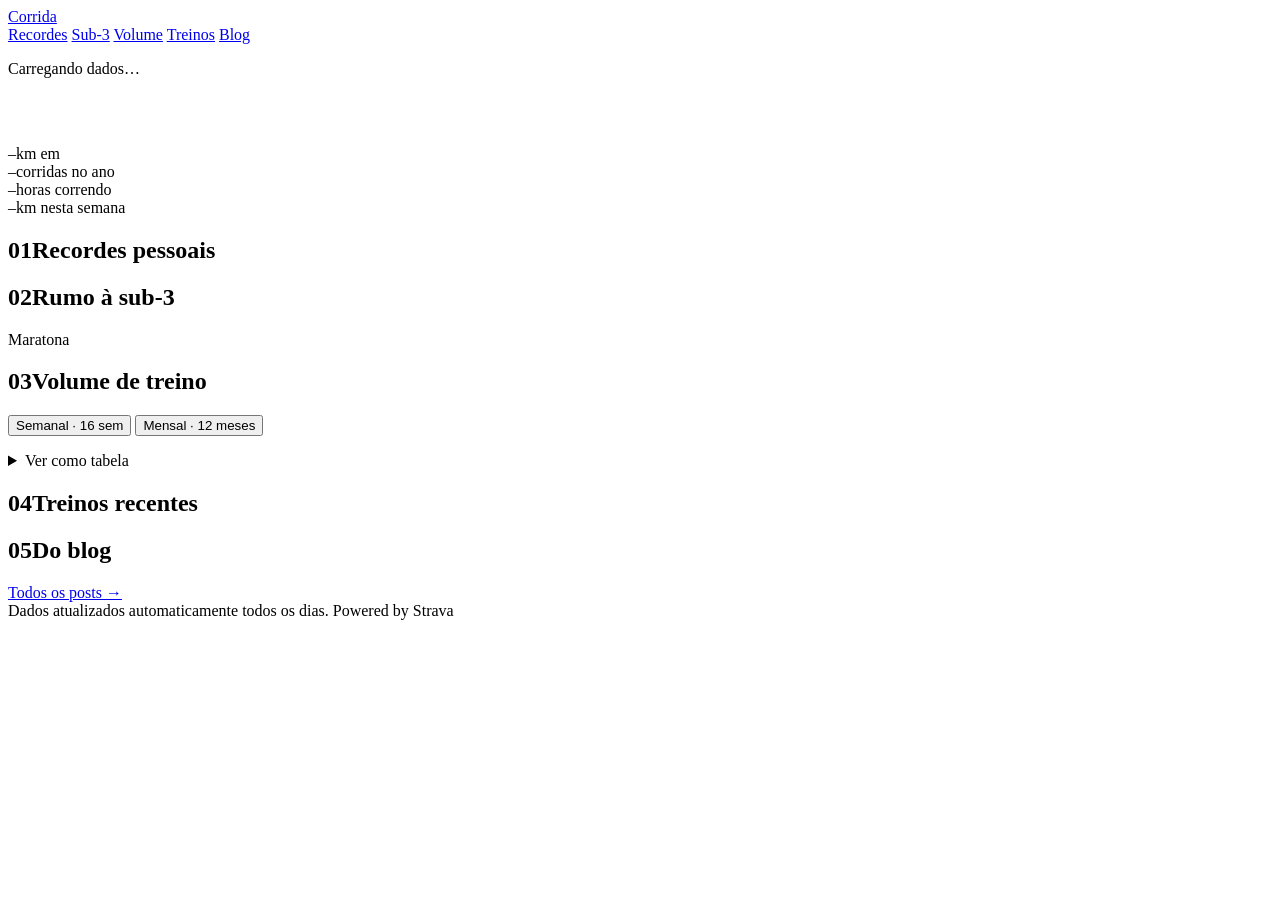
==== index.html @ 4473f6a9 "Up inicial Adição dos arquivos" ====
<!doctype html>
<html lang="pt-BR">
<head>
<meta charset="utf-8">
<meta name="viewport" content="width=device-width, initial-scale=1">
<title>Paulo · Corrida</title>
<meta name="description" content="Treinos, recordes e o caminho até a maratona sub-3, direto do Strava.">
<meta name="theme-color" content="#0b0d10">
<link rel="preconnect" href="https://fonts.googleapis.com">
<link rel="preconnect" href="https://fonts.gstatic.com" crossorigin>
<link href="https://fonts.googleapis.com/css2?family=Barlow+Condensed:wght@500;600;700;800&family=Barlow:wght@400;500;600&display=swap" rel="stylesheet">
<link rel="stylesheet" href="assets/style.css">
<link rel="icon" href="assets/icon.svg" type="image/svg+xml">
</head>
<body>
<header class="topbar">
  <a class="brand" href="./"><span class="brand-mark"></span><span id="brand-name">Corrida</span></a>
  <nav>
    <a href="#recordes">Recordes</a>
    <a href="#sub3">Sub-3</a>
    <a href="#volume">Volume</a>
    <a href="#atividades">Treinos</a>
    <a href="blog.html">Blog</a>
  </nav>
</header>

<main>
  <section class="hero">
    <div class="hero-text">
      <p class="eyebrow" id="updated">Carregando dados…</p>
      <h1 id="name">&nbsp;</h1>
      <p class="tagline" id="tagline"></p>
      <div class="links" id="links"></div>
    </div>
    <div class="hero-stats">
      <div class="stat big"><span class="num" id="ytd-km">–</span><span class="lbl">km em <span id="year"></span></span></div>
      <div class="stat"><span class="num" id="ytd-runs">–</span><span class="lbl">corridas no ano</span></div>
      <div class="stat"><span class="num" id="ytd-hours">–</span><span class="lbl">horas correndo</span></div>
      <div class="stat"><span class="num" id="week-km">–</span><span class="lbl">km nesta semana</span></div>
    </div>
  </section>

  <section id="recordes" class="block">
    <h2><span class="idx">01</span>Recordes pessoais</h2>
    <div class="pr-grid" id="prs"></div>
  </section>

  <section id="sub3" class="block">
    <h2><span class="idx">02</span>Rumo à sub-3</h2>
    <div class="sub3">
      <div class="sub3-main">
        <p class="eyebrow" id="race-name">Maratona</p>
        <div class="countdown" id="countdown"></div>
        <div class="gauge" id="gauge"></div>
      </div>
      <div class="sub3-metrics" id="sub3-metrics"></div>
    </div>
  </section>

  <section id="volume" class="block">
    <h2><span class="idx">03</span>Volume de treino</h2>
    <div class="chart-head">
      <div class="seg" role="tablist">
        <button class="on" data-view="weekly" role="tab" aria-selected="true">Semanal<span class="opt"> · 16 sem</span></button>
        <button data-view="monthly" role="tab" aria-selected="false">Mensal<span class="opt"> · 12 meses</span></button>
      </div>
      <p class="chart-note" id="chart-note"></p>
    </div>
    <div class="chart" id="chart"></div>
    <details class="table-view"><summary>Ver como tabela</summary><div id="chart-table"></div></details>
  </section>

  <section id="atividades" class="block">
    <h2><span class="idx">04</span>Treinos recentes</h2>
    <div class="acts" id="acts"></div>
  </section>

  <section id="blog" class="block">
    <h2><span class="idx">05</span>Do blog</h2>
    <div class="posts" id="posts"></div>
    <a class="more" href="blog.html">Todos os posts →</a>
  </section>
</main>

<footer class="foot">
  <span>Dados atualizados automaticamente todos os dias.</span>
  <span class="powered">Powered by Strava</span>
</footer>

<div class="tip" id="tip" role="tooltip"></div>
<script src="assets/app.js"></script>
</body>
</html>
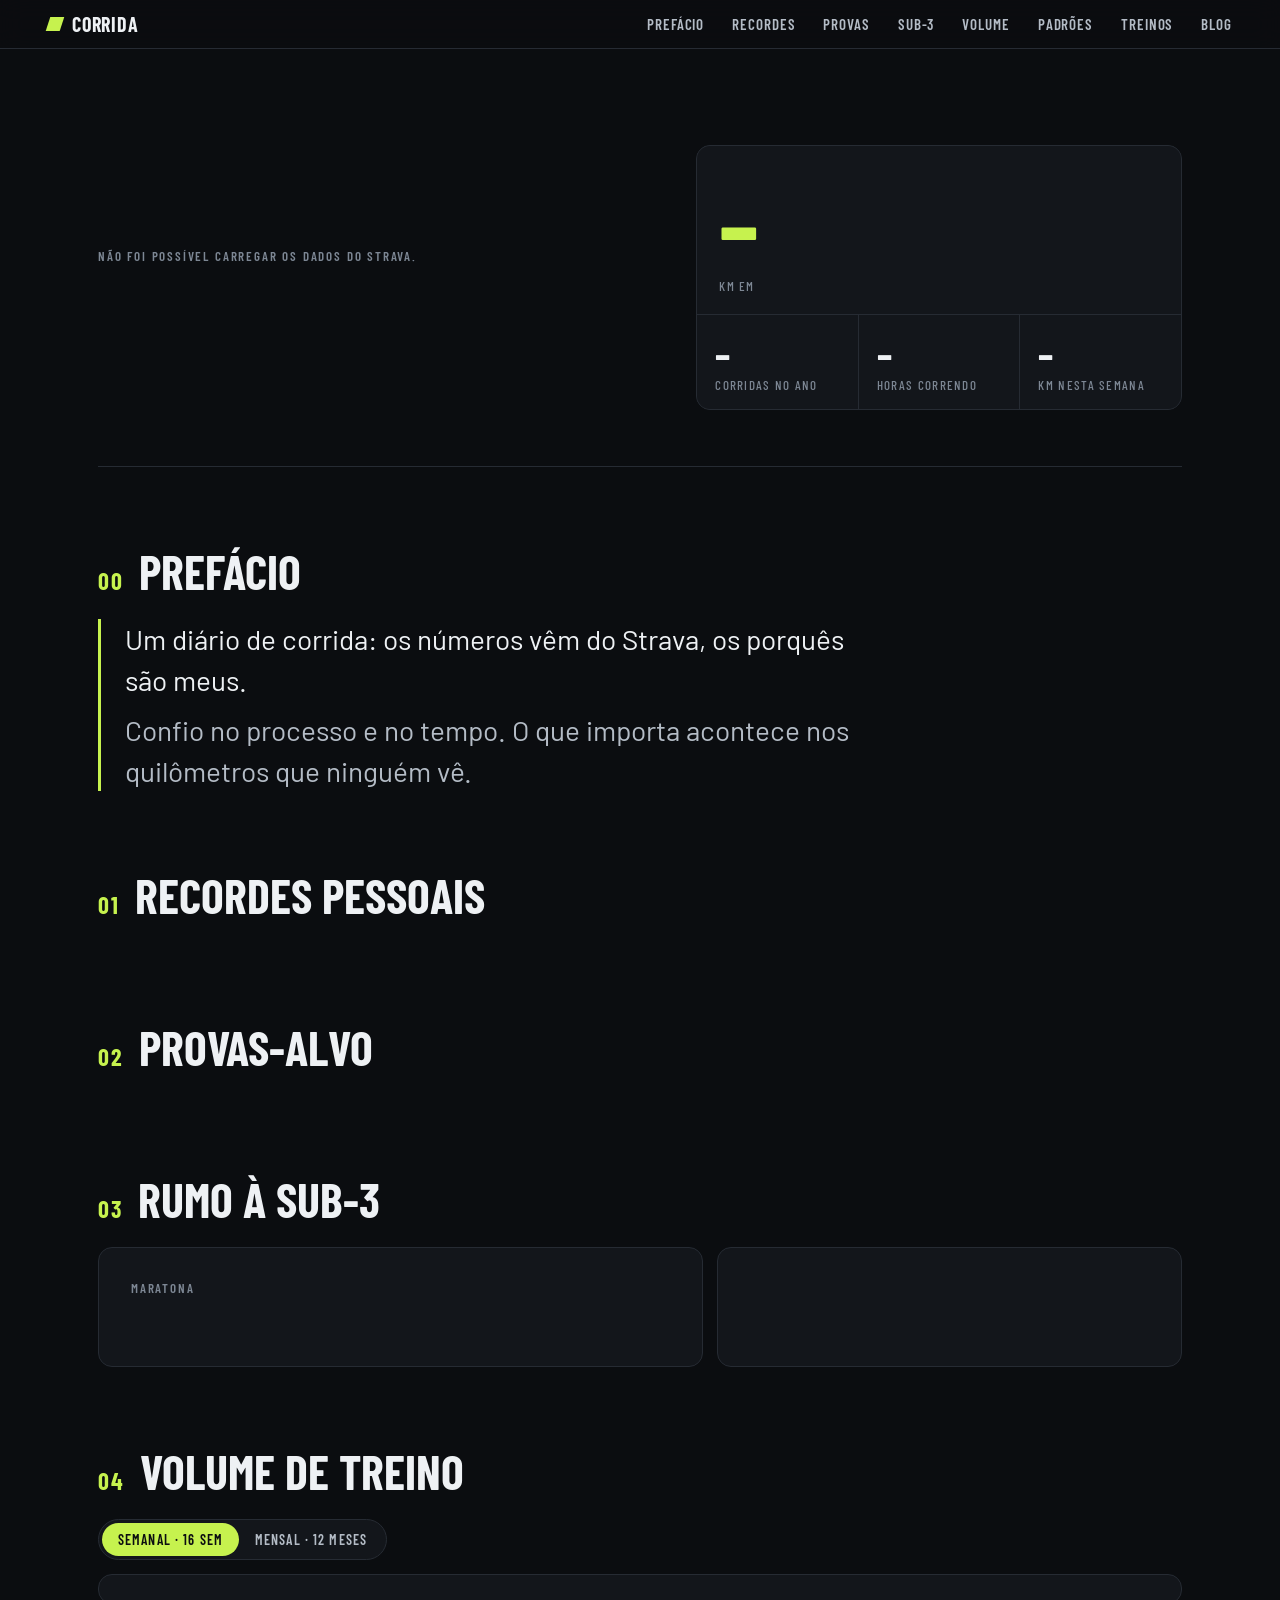
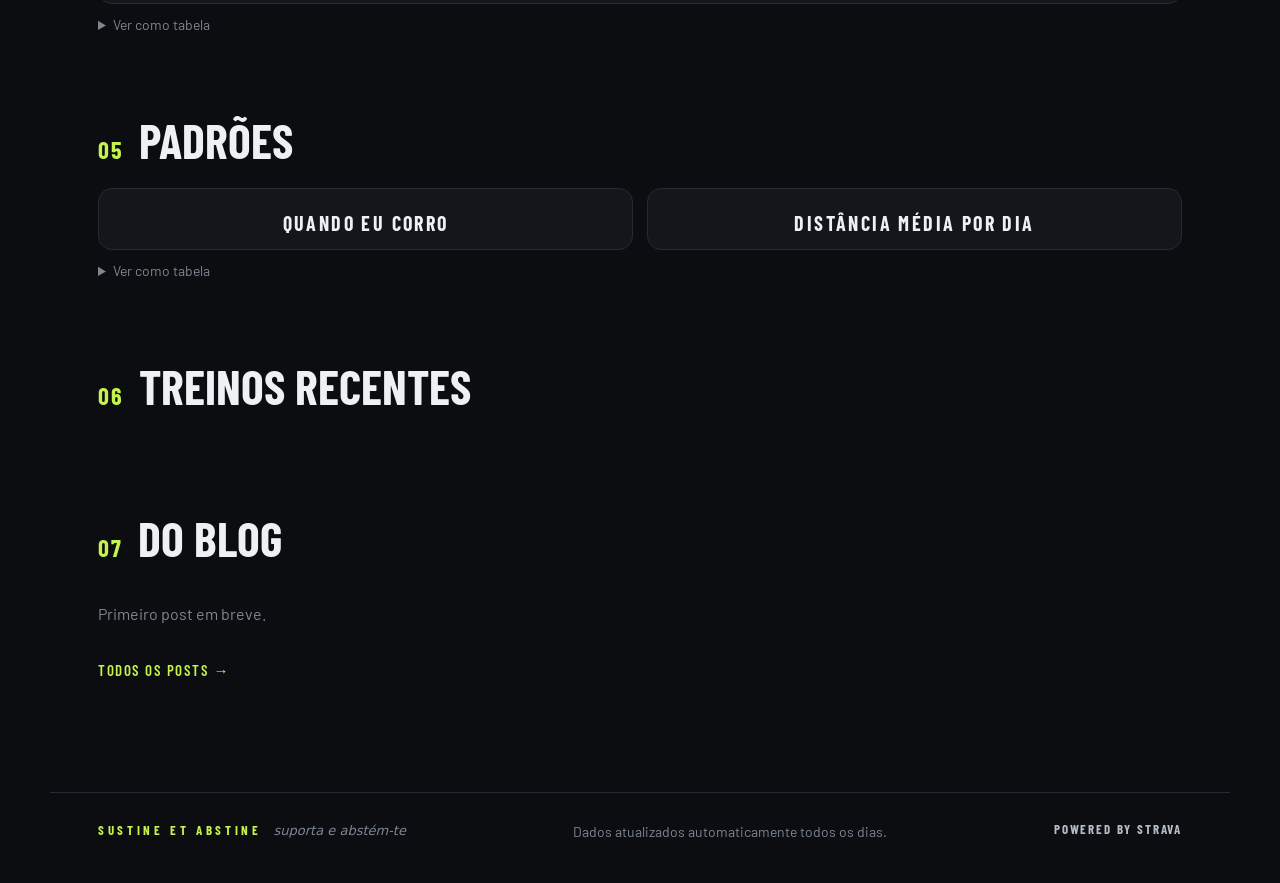
==== commit 5b54b027: "Add files via upload" ====
--- a/index.html
+++ b/index.html
@@ -16,9 +16,12 @@
 <header class="topbar">
   <a class="brand" href="./"><span class="brand-mark"></span><span id="brand-name">Corrida</span></a>
   <nav>
+    <a href="#prefacio">Prefácio</a>
     <a href="#recordes">Recordes</a>
+    <a href="#provas">Provas</a>
     <a href="#sub3">Sub-3</a>
     <a href="#volume">Volume</a>
+    <a href="#padroes">Padrões</a>
     <a href="#atividades">Treinos</a>
     <a href="blog.html">Blog</a>
   </nav>
@@ -40,13 +43,23 @@
     </div>
   </section>
 
+  <section id="prefacio" class="block">
+    <h2><span class="idx">00</span>Prefácio</h2>
+    <div class="preface-text" id="preface-text"></div>
+  </section>
+
   <section id="recordes" class="block">
     <h2><span class="idx">01</span>Recordes pessoais</h2>
     <div class="pr-grid" id="prs"></div>
   </section>
 
+  <section id="provas" class="block">
+    <h2><span class="idx">02</span>Provas-alvo</h2>
+    <div class="races" id="races"></div>
+  </section>
+
   <section id="sub3" class="block">
-    <h2><span class="idx">02</span>Rumo à sub-3</h2>
+    <h2><span class="idx">03</span>Rumo à sub-3</h2>
     <div class="sub3">
       <div class="sub3-main">
         <p class="eyebrow" id="race-name">Maratona</p>
@@ -58,7 +71,7 @@
   </section>
 
   <section id="volume" class="block">
-    <h2><span class="idx">03</span>Volume de treino</h2>
+    <h2><span class="idx">04</span>Volume de treino</h2>
     <div class="chart-head">
       <div class="seg" role="tablist">
         <button class="on" data-view="weekly" role="tab" aria-selected="true">Semanal<span class="opt"> · 16 sem</span></button>
@@ -70,13 +83,28 @@
     <details class="table-view"><summary>Ver como tabela</summary><div id="chart-table"></div></details>
   </section>
 
+  <section id="padroes" class="block">
+    <h2><span class="idx">05</span>Padrões</h2>
+    <div class="patterns">
+      <figure class="radar-card">
+        <figcaption><span class="radar-title">Quando eu corro</span><span class="radar-sub" id="hour-sub"></span></figcaption>
+        <div class="radar" id="radar-hour"></div>
+      </figure>
+      <figure class="radar-card">
+        <figcaption><span class="radar-title">Distância média por dia</span><span class="radar-sub" id="wd-sub"></span></figcaption>
+        <div class="radar" id="radar-wd"></div>
+      </figure>
+    </div>
+    <details class="table-view"><summary>Ver como tabela</summary><div id="patterns-table"></div></details>
+  </section>
+
   <section id="atividades" class="block">
-    <h2><span class="idx">04</span>Treinos recentes</h2>
+    <h2><span class="idx">06</span>Treinos recentes</h2>
     <div class="acts" id="acts"></div>
   </section>
 
   <section id="blog" class="block">
-    <h2><span class="idx">05</span>Do blog</h2>
+    <h2><span class="idx">07</span>Do blog</h2>
     <div class="posts" id="posts"></div>
     <a class="more" href="blog.html">Todos os posts →</a>
   </section>
--- a/assets/style.css
+++ b/assets/style.css
@@ -0,0 +1,307 @@
+:root {
+  --bg: #0b0d10;
+  --surface: #13161b;
+  --surface-2: #1a1e25;
+  --line: #262b33;
+  --text: #eef1f4;
+  --text-2: #b4bcc6;
+  --muted: #7d8794;
+  --accent: #c6f24e;       /* verde-limão: cor de destaque */
+  --accent-ink: #0b0d10;
+  --hot: #ff6a3d;          /* provas */
+  --radius: 14px;
+  --display: "Barlow Condensed", "Arial Narrow", sans-serif;
+  --body: "Barlow", system-ui, sans-serif;
+}
+
+* { box-sizing: border-box; }
+html { scroll-behavior: smooth; scroll-padding-top: 72px; }
+body {
+  margin: 0;
+  background: var(--bg);
+  color: var(--text);
+  font: 400 16px/1.55 var(--body);
+  -webkit-font-smoothing: antialiased;
+}
+a { color: inherit; }
+img { max-width: 100%; }
+
+/* ---------- topo */
+.topbar {
+  position: sticky; top: 0; z-index: 10;
+  display: flex; align-items: center; justify-content: space-between; gap: 16px;
+  padding: 14px clamp(16px, 4vw, 48px);
+  background: rgba(11, 13, 16, .82);
+  backdrop-filter: blur(12px);
+  border-bottom: 1px solid var(--line);
+}
+.brand { display: flex; align-items: center; gap: 10px; text-decoration: none;
+  font: 700 20px/1 var(--display); letter-spacing: .04em; text-transform: uppercase; }
+.brand-mark { width: 14px; height: 14px; background: var(--accent); transform: skewX(-18deg); }
+.topbar nav { display: flex; gap: clamp(10px, 2.4vw, 28px); overflow-x: auto; scrollbar-width: none; }
+.topbar nav a { text-decoration: none; color: var(--text-2); font: 600 15px var(--display);
+  letter-spacing: .06em; text-transform: uppercase; white-space: nowrap; }
+.topbar nav a:hover { color: var(--accent); }
+
+main { max-width: 1180px; margin: 0 auto; padding: 0 clamp(16px, 4vw, 48px); }
+
+/* ---------- hero */
+.hero {
+  display: grid; grid-template-columns: 1.1fr 1fr; gap: clamp(24px, 5vw, 64px);
+  align-items: end; padding: clamp(40px, 8vw, 96px) 0 clamp(32px, 5vw, 56px);
+  border-bottom: 1px solid var(--line);
+}
+.eyebrow { margin: 0 0 10px; color: var(--muted); font: 600 13px var(--display);
+  letter-spacing: .14em; text-transform: uppercase; }
+h1 { margin: 0; font: 800 clamp(56px, 11vw, 132px)/.86 var(--display);
+  text-transform: uppercase; letter-spacing: -.01em; }
+h1 .dot { color: var(--accent); }
+.motto, .foot-motto { display: flex; align-items: baseline; flex-wrap: wrap; gap: 4px 12px; margin: 0; }
+.motto { margin-top: 16px; }
+.motto::before { content: ""; align-self: center; width: 28px; height: 2px; background: var(--accent); }
+.motto-la { color: var(--text); font: 700 15px var(--display); letter-spacing: .32em; text-transform: uppercase; }
+.motto-pt { color: var(--muted); font-size: 14px; font-style: italic; }
+.foot-motto .motto-la { font-size: 13px; letter-spacing: .28em; color: var(--accent); }
+.foot-motto .motto-pt { font-size: 13px; }
+.tagline { margin: 18px 0 0; max-width: 32ch; color: var(--text-2); font-size: clamp(17px, 2vw, 20px); }
+.links { display: flex; flex-wrap: wrap; gap: 10px; margin-top: 22px; }
+.links a { padding: 8px 14px; border: 1px solid var(--line); border-radius: 999px; text-decoration: none;
+  font: 600 14px var(--display); letter-spacing: .08em; text-transform: uppercase; color: var(--text-2); }
+.links a:hover { border-color: var(--accent); color: var(--accent); }
+
+.hero-stats { display: grid; grid-template-columns: repeat(3, 1fr); gap: 1px; background: var(--line);
+  border: 1px solid var(--line); border-radius: var(--radius); overflow: hidden; }
+.stat { background: var(--surface); padding: 18px 18px 16px; display: flex; flex-direction: column; gap: 4px; }
+.stat.big { grid-column: 1 / -1; padding: 24px 22px 20px; }
+.num { font: 700 clamp(30px, 4vw, 40px)/1 var(--display); font-variant-numeric: tabular-nums; }
+.stat.big .num { font-size: clamp(64px, 9vw, 104px); color: var(--accent); }
+.lbl { color: var(--muted); font: 500 13px var(--display); letter-spacing: .1em; text-transform: uppercase; }
+
+/* ---------- blocos */
+.block { padding: clamp(40px, 7vw, 80px) 0 0; }
+h2 { display: flex; align-items: baseline; gap: 14px; margin: 0 0 24px;
+  font: 700 clamp(30px, 4.6vw, 48px)/1 var(--display); text-transform: uppercase; }
+.idx { color: var(--accent); font-size: .5em; letter-spacing: .1em; }
+
+/* ---------- prefácio */
+.preface { display: grid; grid-template-columns: minmax(0, 1.5fr) minmax(0, 1fr); gap: clamp(24px, 4vw, 56px); align-items: start; }
+.preface-text { padding-left: 24px; border-left: 3px solid var(--accent); }
+.preface-text p { margin: 0 0 10px; max-width: 46ch; font-size: clamp(20px, 2.4vw, 28px); line-height: 1.45; color: var(--text); }
+.preface-text p:last-child { margin-bottom: 0; color: var(--text-2); }
+.preface-text strong { color: var(--text); }
+.preface-text a { color: var(--accent); }
+.about-data { background: var(--surface); border: 1px solid var(--line); border-radius: var(--radius); padding: 24px; }
+.about-title { margin: 0 0 16px; color: var(--muted); font: 700 13px var(--display); letter-spacing: .16em; text-transform: uppercase; }
+.about-data dl { margin: 0; display: grid; gap: 14px; }
+.about-row { display: grid; grid-template-columns: 124px minmax(0, 1fr); gap: 12px; padding-top: 14px; border-top: 1px solid var(--line); }
+.about-row:first-child { padding-top: 0; border-top: 0; }
+.about-row dt { color: var(--accent); font: 700 13px var(--display); letter-spacing: .08em; text-transform: uppercase; }
+.about-row dd { margin: 0; color: var(--text-2); font-size: 15px; line-height: 1.45; }
+.about-row dd a { color: var(--text); }
+.about-row .muted { color: var(--muted); font-size: 13px; }
+
+/* ---------- padrões (radar) */
+.patterns { display: grid; grid-template-columns: repeat(2, minmax(0, 1fr)); gap: 14px; }
+.radar-card { margin: 0; background: var(--surface); border: 1px solid var(--line); border-radius: var(--radius); padding: 22px 18px 10px; }
+.radar-card figcaption { display: flex; flex-direction: column; align-items: center; gap: 4px; text-align: center; }
+.radar-title { font: 700 20px var(--display); letter-spacing: .12em; text-transform: uppercase; }
+.radar-sub { color: var(--muted); font-size: 14px; }
+.radar svg { display: block; width: 100%; max-width: 440px; height: auto; margin: 0 auto; overflow: visible; }
+.r-grid { fill: none; stroke: var(--line); stroke-width: 1; }
+.r-spoke { stroke: var(--line); stroke-width: 1; }
+.r-ring { fill: var(--muted); font: 500 10px var(--body); }
+.r-area { fill: rgba(198, 242, 78, .14); stroke: var(--accent); stroke-width: 2; stroke-linejoin: round; }
+.r-dot { fill: var(--accent); stroke: var(--surface); stroke-width: 2; }
+.r-label { fill: var(--text-2); font: 600 14px var(--display); letter-spacing: .06em; }
+.r-sublabel { fill: var(--muted); font: 500 11px var(--body); }
+.r-hit { fill: transparent; }
+.tables { display: flex; flex-wrap: wrap; gap: 24px; }
+
+/* ---------- recordes */
+.pr-grid { display: grid; grid-template-columns: repeat(4, 1fr); gap: 14px; }
+.pr { position: relative; background: var(--surface); border: 1px solid var(--line); border-radius: var(--radius);
+  padding: 20px 20px 18px; overflow: hidden; }
+.pr::after { content: ""; position: absolute; inset: auto 0 0 0; height: 3px; background: var(--accent);
+  transform: scaleX(0); transform-origin: left; transition: transform .4s; }
+.pr:hover::after { transform: scaleX(1); }
+.pr-trophy { position: absolute; top: 16px; right: 16px; width: 34px; height: 34px; display: grid; place-items: center;
+  border-radius: 50%; background: rgba(198, 242, 78, .12); }
+.pr-trophy svg { width: 18px; height: 18px; fill: var(--accent); }
+.pr-dist { padding-right: 40px; font: 700 18px var(--display); letter-spacing: .1em; text-transform: uppercase; color: var(--text-2); }
+.pr-time { margin: 10px 0 6px; font: 700 clamp(40px, 5vw, 54px)/1 var(--display); font-variant-numeric: tabular-nums; }
+.pr-pace { color: var(--accent); font: 600 16px var(--display); letter-spacing: .04em; }
+.pr-meta { margin-top: 12px; color: var(--muted); font-size: 13px; line-height: 1.4; }
+.pr.empty .pr-time { color: var(--muted); }
+
+/* ---------- provas-alvo */
+.races { display: grid; grid-template-columns: repeat(3, 1fr); gap: 14px; }
+.race { position: relative; display: flex; flex-direction: column; gap: 6px; background: var(--surface);
+  border: 1px solid var(--line); border-radius: var(--radius); padding: 22px; overflow: hidden; }
+.race.main { border-color: var(--accent); }
+.race-badge { position: absolute; top: 16px; right: 16px; padding: 3px 8px; border-radius: 4px; background: var(--accent);
+  color: var(--accent-ink); font: 700 11px var(--display); letter-spacing: .1em; }
+.race-dist { color: var(--accent); font: 700 14px var(--display); letter-spacing: .12em; text-transform: uppercase; }
+.race-name { margin: 0; padding-right: 64px; font: 700 26px/1.05 var(--display); text-transform: uppercase; }
+.race-place { color: var(--muted); font-size: 14px; }
+.race-count { display: flex; align-items: baseline; gap: 8px; margin: 14px 0 6px; }
+.race-count .num { font-size: 56px; }
+.race-rows { display: grid; gap: 6px; margin-top: auto; padding-top: 14px; border-top: 1px solid var(--line); }
+.race-rows div { display: flex; justify-content: space-between; gap: 12px; font-size: 14px; color: var(--text-2); }
+.race-rows b { color: var(--text); font: 700 18px var(--display); font-variant-numeric: tabular-nums; }
+.race.past { opacity: .55; }
+
+/* ---------- sub-3 */
+.sub3 { display: grid; grid-template-columns: 1.3fr 1fr; gap: 14px; }
+.sub3-main, .sub3-metrics { background: var(--surface); border: 1px solid var(--line); border-radius: var(--radius);
+  padding: clamp(20px, 3vw, 32px); }
+.countdown { display: flex; align-items: baseline; gap: 12px; margin-bottom: 28px; }
+.countdown .num { font-size: clamp(64px, 10vw, 112px); color: var(--accent); }
+.countdown .lbl { font-size: 15px; }
+.gauge-row { display: flex; justify-content: space-between; align-items: baseline; gap: 12px; margin-bottom: 10px; }
+.gauge-row strong { font: 700 28px var(--display); font-variant-numeric: tabular-nums; }
+.gauge-row span { color: var(--muted); font-size: 14px; }
+.track { position: relative; height: 12px; border-radius: 999px; background: var(--surface-2); margin: 18px 0 30px; }
+.track .fill { position: absolute; inset: 0 auto 0 0; border-radius: 999px; background: var(--accent); }
+.track .mark { position: absolute; top: -8px; bottom: -8px; width: 2px; background: var(--text); }
+.track .mark span { position: absolute; top: 30px; left: 50%; transform: translateX(-50%); white-space: nowrap;
+  font: 600 12px var(--display); letter-spacing: .1em; text-transform: uppercase; color: var(--text-2); }
+.verdict { margin: 6px 0 0; color: var(--text-2); }
+.verdict b { color: var(--accent); font-weight: 600; }
+.sub3-metrics { display: grid; grid-template-columns: 1fr 1fr; gap: 22px 18px; align-content: start; }
+.metric .num { font-size: 36px; }
+.metric .unit { font: 600 18px var(--display); color: var(--text-2); margin-left: 3px; }
+.metric .lbl { display: block; margin-top: 4px; }
+
+/* ---------- gráfico */
+.chart-head { display: flex; justify-content: space-between; align-items: center; flex-wrap: wrap; gap: 12px; margin-bottom: 14px; }
+.seg { display: inline-flex; background: var(--surface); border: 1px solid var(--line); border-radius: 999px; padding: 3px; }
+.seg button { border: 0; background: none; color: var(--text-2); padding: 8px 16px; border-radius: 999px; cursor: pointer;
+  font: 600 14px var(--display); letter-spacing: .08em; text-transform: uppercase; }
+.seg button.on { background: var(--accent); color: var(--accent-ink); }
+.chart-note { margin: 0; color: var(--muted); font-size: 14px; }
+.chart { background: var(--surface); border: 1px solid var(--line); border-radius: var(--radius); padding: 20px 14px 8px; }
+.chart svg { display: block; width: 100%; height: auto; overflow: visible; }
+.chart .grid line { stroke: var(--line); stroke-width: 1; }
+.chart .axis text { fill: var(--muted); font: 500 12px var(--body); }
+.chart .bar { fill: var(--accent); transition: opacity .15s; }
+.chart .bar.current { fill: var(--accent); opacity: .45; }
+.chart .avg { stroke: var(--text-2); stroke-width: 1.5; stroke-dasharray: 4 4; }
+.chart .avg-lbl { paint-order: stroke; stroke: var(--surface); stroke-width: 5px; stroke-linejoin: round; fill: var(--text); font: 600 12px var(--display); letter-spacing: .08em; text-transform: uppercase; }
+.chart .hit { fill: transparent; cursor: default; }
+.chart g.col:hover .bar { opacity: 1; filter: brightness(1.15); }
+.chart svg:hover g.col:not(:hover) .bar { opacity: .4; }
+.table-view { margin-top: 10px; color: var(--muted); font-size: 14px; }
+.table-view summary { cursor: pointer; }
+.table-view table { width: 100%; max-width: 420px; border-collapse: collapse; margin-top: 10px; color: var(--text-2); }
+.table-view td, .table-view th { text-align: left; padding: 6px 8px; border-bottom: 1px solid var(--line); font-variant-numeric: tabular-nums; }
+.table-view td:last-child, .table-view th:last-child { text-align: right; }
+
+.tip { position: fixed; z-index: 20; pointer-events: none; opacity: 0; transform: translate(-50%, -100%);
+  background: var(--text); color: var(--bg); padding: 8px 12px; border-radius: 8px; font-size: 13px; line-height: 1.35;
+  white-space: nowrap; transition: opacity .1s; }
+.tip b { font: 700 18px var(--display); }
+
+/* ---------- atividades */
+.acts { display: grid; grid-template-columns: repeat(3, 1fr); gap: 14px; }
+.act { position: relative; display: grid; grid-template-columns: 1fr 84px; gap: 12px; background: var(--surface); border: 1px solid var(--line);
+  border-radius: var(--radius); padding: 18px 18px 58px; transition: border-color .2s, transform .2s; }
+.act:hover { border-color: #3a414c; transform: translateY(-2px); }
+.act-link { display: block; color: inherit; text-decoration: none; }
+.act-link::after { content: ""; position: absolute; inset: 0; border-radius: var(--radius); }
+.act-share { position: absolute; z-index: 1; left: 18px; bottom: 14px; display: inline-flex; align-items: center; gap: 6px;
+  padding: 6px 12px; border: 1px solid var(--line); border-radius: 999px; background: var(--surface-2); color: var(--text-2);
+  cursor: pointer; font: 600 12px var(--display); letter-spacing: .1em; text-transform: uppercase; }
+.act-share svg { width: 14px; height: 14px; fill: currentColor; }
+.act-share:hover { border-color: var(--accent); color: var(--accent); }
+.act-share:disabled { opacity: .6; cursor: progress; }
+.act-date { color: var(--muted); font: 600 12px var(--display); letter-spacing: .12em; text-transform: uppercase; }
+.act-name { margin: 4px 0 12px; font: 600 17px/1.25 var(--body); }
+.act-stats { display: grid; grid-template-columns: repeat(4, auto); justify-content: start; gap: 14px; }
+.act-stats div { display: flex; flex-direction: column; }
+.act-stats b { font: 700 22px/1 var(--display); font-variant-numeric: tabular-nums; }
+.act-stats small { color: var(--muted); font: 500 11px var(--display); letter-spacing: .1em; text-transform: uppercase; margin-top: 3px; }
+.route { width: 84px; height: 84px; align-self: center; }
+.route path { fill: none; stroke: var(--accent); stroke-width: 2.2; stroke-linejoin: round; stroke-linecap: round; }
+.race-tag { display: inline-block; margin-left: 8px; padding: 2px 7px; border-radius: 4px; background: var(--hot); color: #fff;
+  font: 700 11px var(--display); letter-spacing: .1em; vertical-align: 1px; }
+
+.img-sheet { position: fixed; inset: 0; z-index: 50; display: flex; align-items: center; justify-content: center;
+  padding: 16px; background: rgba(0,0,0,.82); backdrop-filter: blur(6px); overflow-y: auto; }
+.img-sheet-box { position: relative; width: min(100%, 420px); display: flex; flex-direction: column; align-items: center; gap: 14px;
+  background: var(--surface); border: 1px solid var(--line); border-radius: var(--radius); padding: 22px 18px 20px; }
+.img-sheet-box img { width: 100%; max-width: 300px; border-radius: 10px; border: 1px solid var(--line);
+  -webkit-touch-callout: default; user-select: auto; }
+.img-sheet-tip, .img-sheet-note { margin: 0; padding-right: 30px; color: var(--text-2); font-size: 15px; line-height: 1.45; align-self: stretch; }
+.img-sheet-note { padding-right: 0; color: var(--muted); font-size: 13px; }
+.img-sheet-tip b, .img-sheet-note b { color: var(--text); }
+.img-sheet-close { position: absolute; top: 10px; right: 10px; width: 36px; height: 36px; border: 0; border-radius: 50%;
+  background: var(--surface-2); color: var(--text); font-size: 24px; line-height: 1; cursor: pointer; }
+
+/* ---------- blog */
+.posts { display: grid; grid-template-columns: repeat(3, 1fr); gap: 14px; }
+.post-card { display: flex; flex-direction: column; gap: 8px; background: var(--surface); border: 1px solid var(--line);
+  border-radius: var(--radius); padding: 22px; text-decoration: none; transition: border-color .2s; }
+.post-card:hover { border-color: var(--accent); }
+.post-card .act-date { margin: 0; }
+.post-card h3 { margin: 0; font: 700 26px/1.05 var(--display); text-transform: uppercase; }
+.post-card p { margin: 0; color: var(--text-2); font-size: 15px; }
+.more { display: inline-block; margin-top: 18px; color: var(--accent); text-decoration: none;
+  font: 600 15px var(--display); letter-spacing: .1em; text-transform: uppercase; }
+.empty-note { color: var(--muted); }
+
+/* ---------- páginas do blog */
+.page { max-width: 760px; margin: 0 auto; padding: clamp(40px, 7vw, 80px) clamp(16px, 4vw, 24px) 0; }
+.page h1 { font-size: clamp(48px, 9vw, 88px); }
+.post-list { display: grid; gap: 14px; margin-top: 36px; }
+.article h1 { font-size: clamp(40px, 7vw, 68px); line-height: .95; }
+.article .meta { color: var(--muted); font: 600 13px var(--display); letter-spacing: .12em; text-transform: uppercase; margin: 16px 0 36px; }
+.prose { font-size: 18px; line-height: 1.75; color: #d9dee4; }
+.prose h2 { font-size: 32px; margin: 44px 0 14px; display: block; }
+.prose h3 { font: 700 24px var(--display); text-transform: uppercase; margin: 32px 0 10px; }
+.prose a { color: var(--accent); }
+.prose blockquote { margin: 28px 0; padding: 4px 0 4px 20px; border-left: 3px solid var(--accent); color: var(--text-2); font-style: italic; }
+.prose code { background: var(--surface-2); padding: 2px 6px; border-radius: 4px; font-size: .88em; }
+.prose pre { background: var(--surface); border: 1px solid var(--line); padding: 16px; border-radius: 10px; overflow-x: auto; }
+.prose pre code { background: none; padding: 0; }
+.prose img { border-radius: 10px; }
+.prose table { border-collapse: collapse; width: 100%; }
+.prose td, .prose th { border-bottom: 1px solid var(--line); padding: 8px; text-align: left; }
+.share { display: flex; flex-wrap: wrap; align-items: center; gap: 10px; margin-top: 48px; padding-top: 24px; border-top: 1px solid var(--line); }
+.share-lbl { width: 100%; color: var(--muted); font: 600 13px var(--display); letter-spacing: .14em; text-transform: uppercase; }
+.share-btn { display: inline-flex; align-items: center; gap: 8px; padding: 10px 16px; border: 1px solid var(--line); border-radius: 999px;
+  background: var(--surface); color: var(--text); text-decoration: none; cursor: pointer;
+  font: 600 14px var(--display); letter-spacing: .08em; text-transform: uppercase; }
+.share-btn svg { width: 18px; height: 18px; fill: currentColor; }
+.share-btn:hover { border-color: var(--accent); color: var(--accent); }
+.back { display: inline-block; margin-bottom: 28px; color: var(--muted); text-decoration: none;
+  font: 600 14px var(--display); letter-spacing: .1em; text-transform: uppercase; }
+.back:hover { color: var(--accent); }
+
+/* ---------- rodapé */
+.foot { max-width: 1180px; margin: clamp(56px, 9vw, 110px) auto 0; padding: 28px clamp(16px, 4vw, 48px) 40px;
+  display: flex; justify-content: space-between; flex-wrap: wrap; gap: 12px; border-top: 1px solid var(--line);
+  color: var(--muted); font-size: 14px; }
+.powered { font: 700 13px var(--display); letter-spacing: .14em; text-transform: uppercase; color: var(--text-2); }
+
+.demo-banner { background: var(--hot); color: #fff; text-align: center; padding: 8px 16px; font-size: 14px; }
+
+/* ---------- responsivo */
+@media (max-width: 960px) {
+  .hero, .sub3, .preface { grid-template-columns: 1fr; }
+  .pr-grid { grid-template-columns: repeat(2, 1fr); }
+  .acts, .posts, .races { grid-template-columns: repeat(2, 1fr); }
+}
+@media (max-width: 620px) {
+  .topbar nav a:not([href="blog.html"]) { display: none; }
+  .acts, .posts, .races, .patterns { grid-template-columns: 1fr; }
+  .pr { padding: 16px; }
+  .pr-trophy { top: 12px; right: 12px; width: 26px; height: 26px; }
+  .pr-trophy svg { width: 14px; height: 14px; }
+  .about-row { grid-template-columns: 1fr; gap: 4px; }
+  .pr-dist { padding-right: 30px; font-size: 16px; letter-spacing: .06em; }
+  .seg .opt { display: none; }
+  .hero-stats { grid-template-columns: repeat(3, 1fr); }
+  .stat { padding: 14px 12px; }
+  .num { font-size: 28px; }
+}
+@media (prefers-reduced-motion: reduce) { * { transition: none !important; scroll-behavior: auto !important; } }
